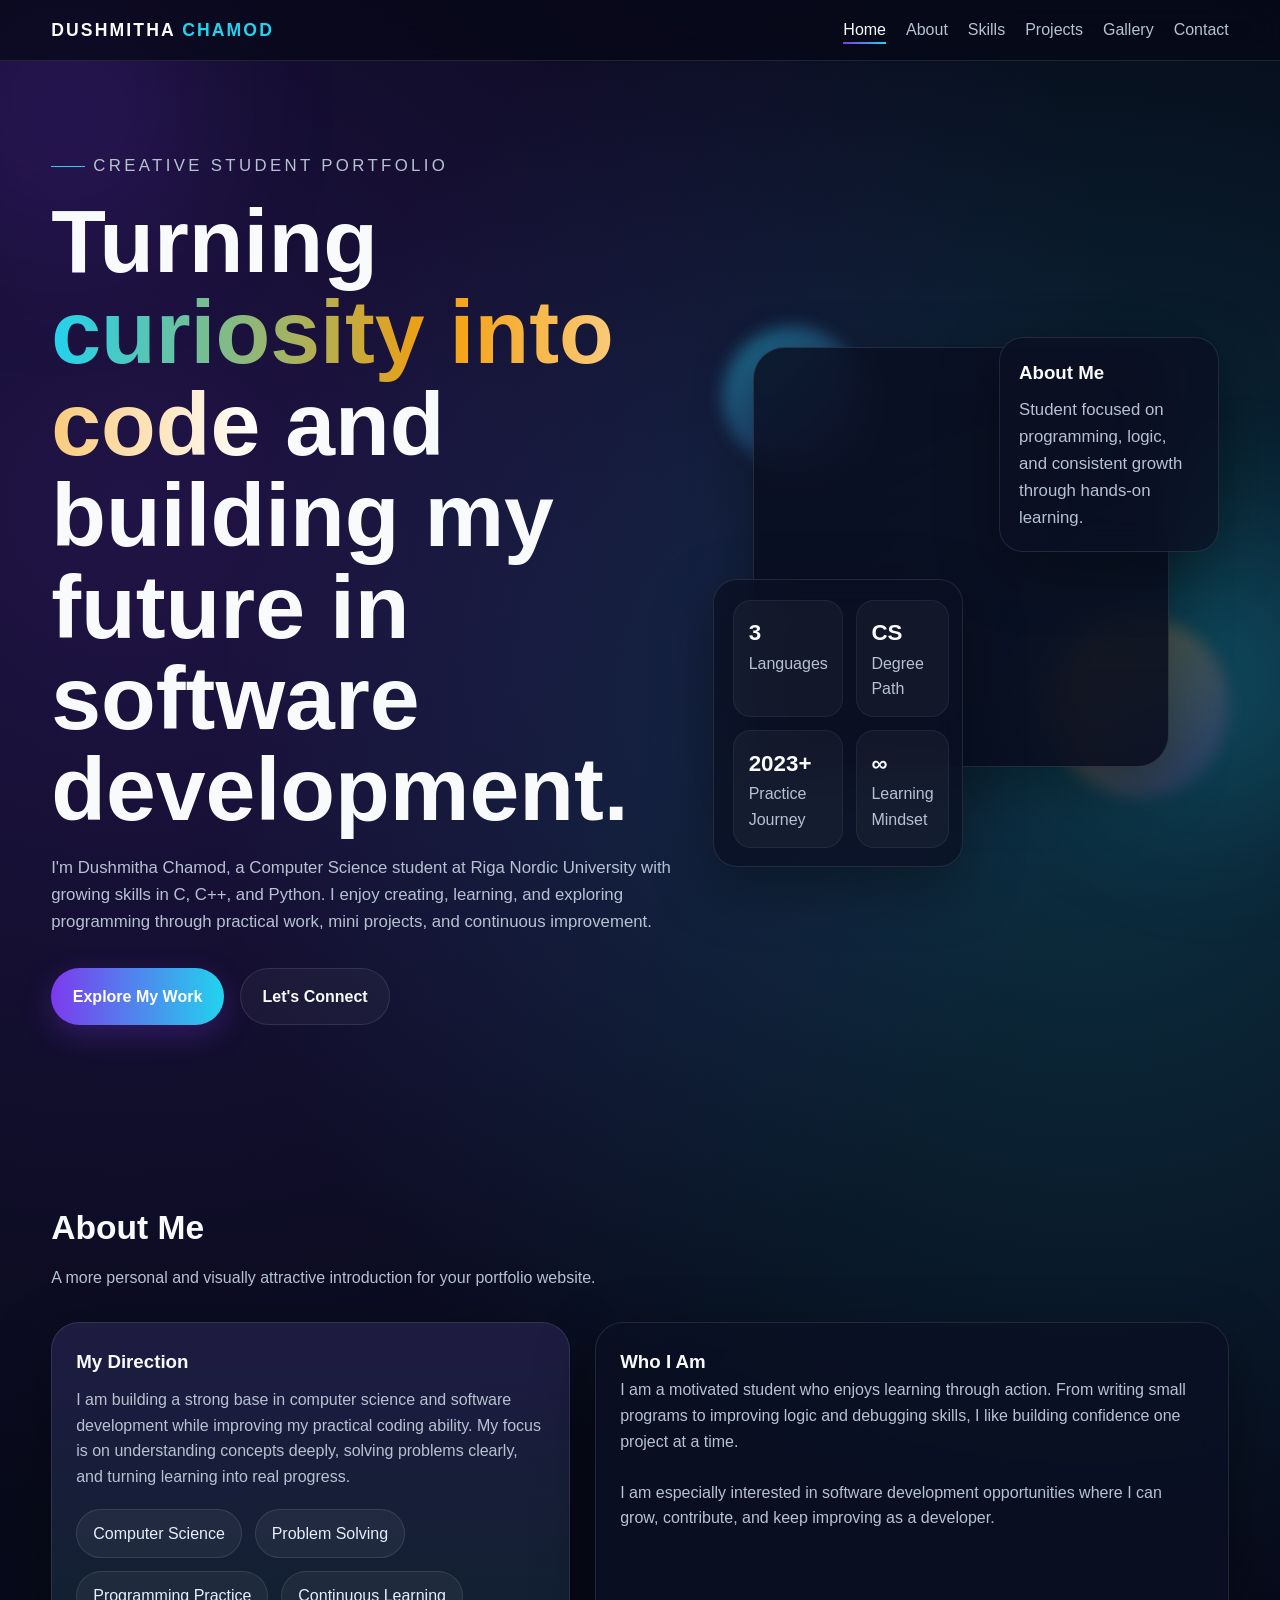
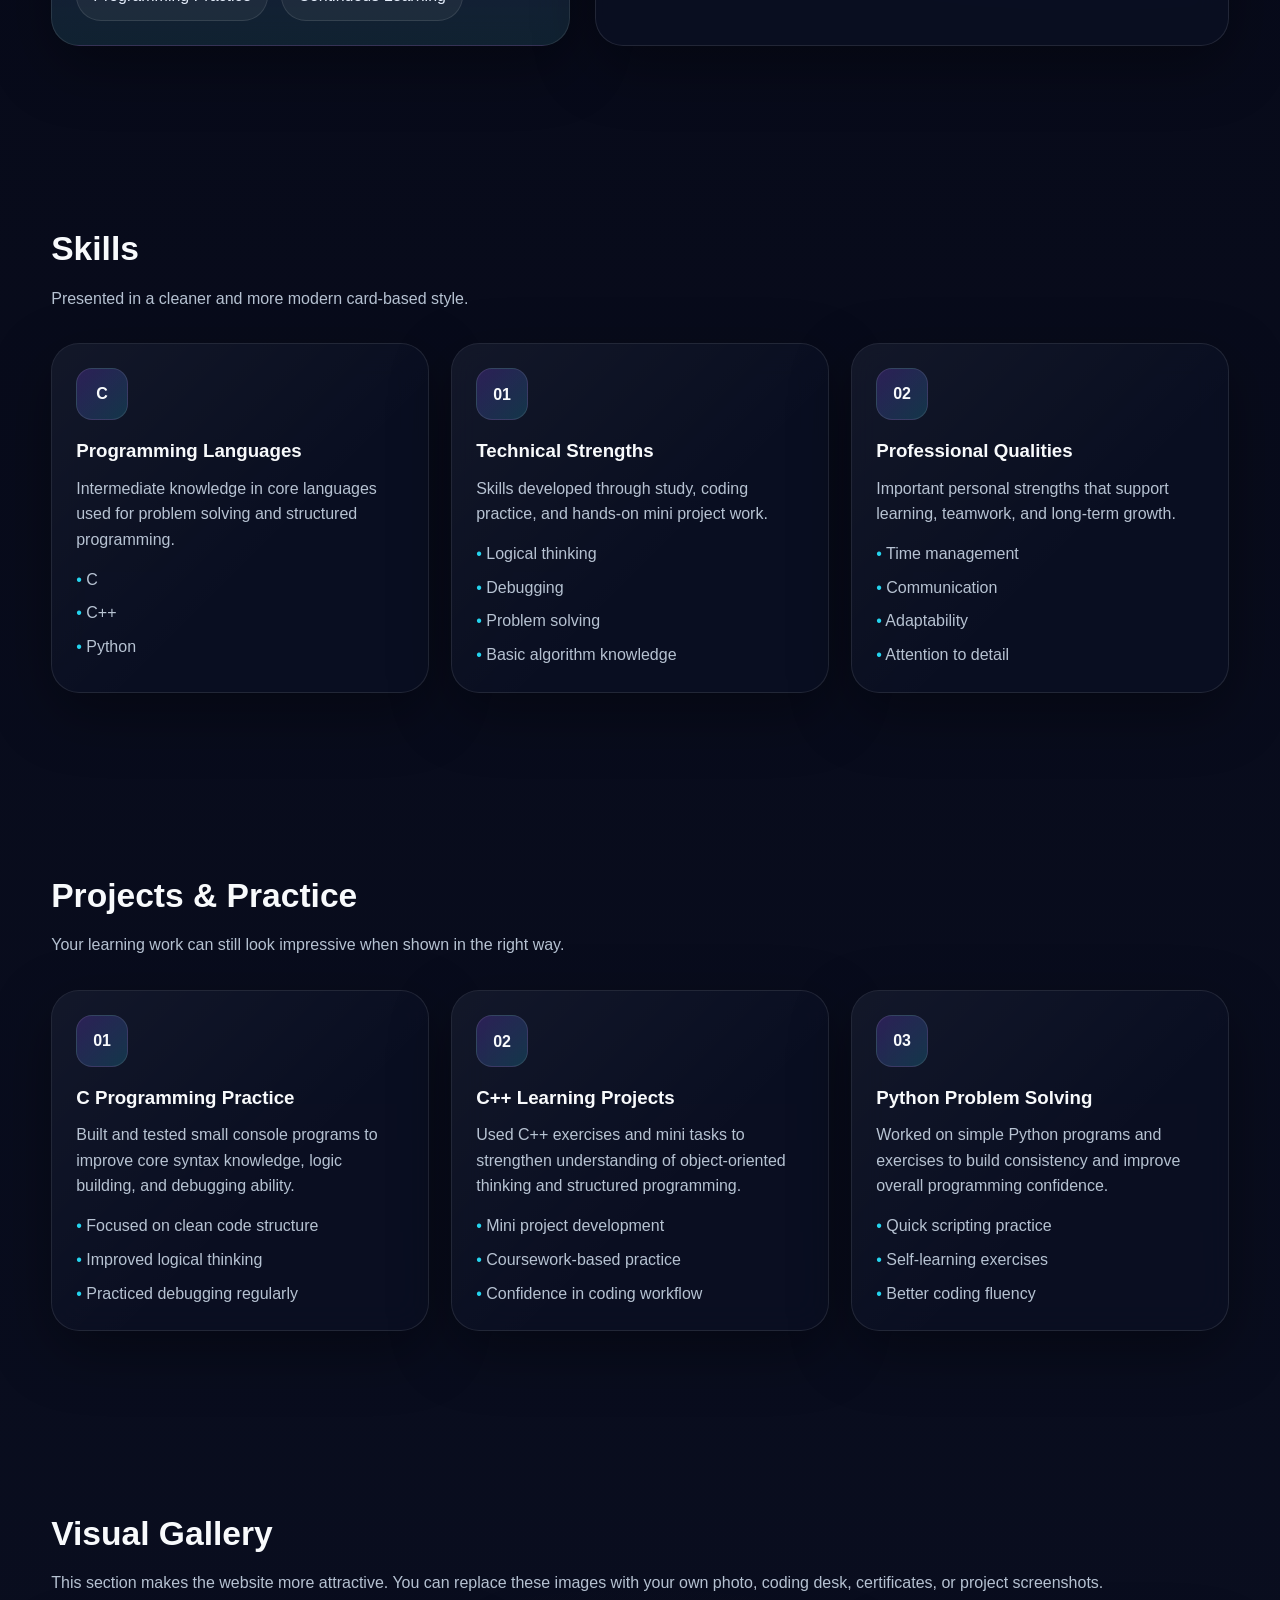
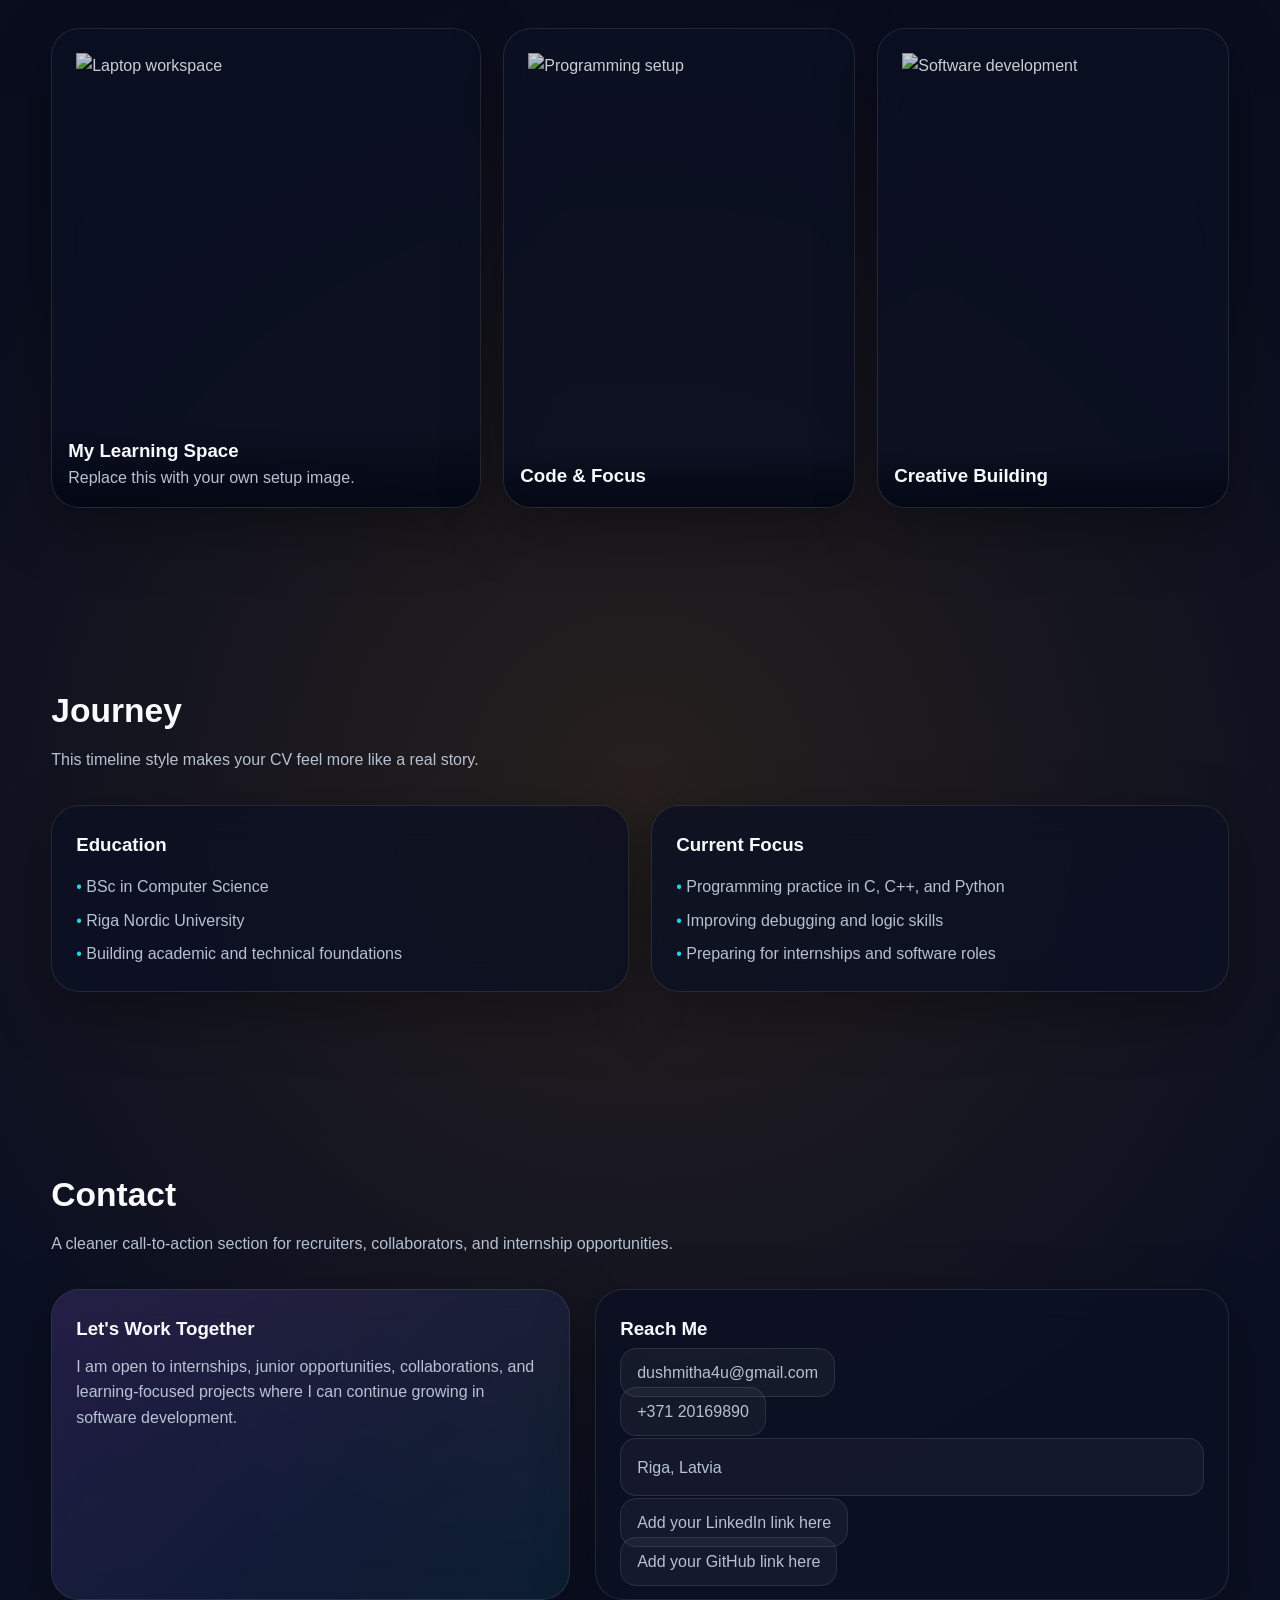
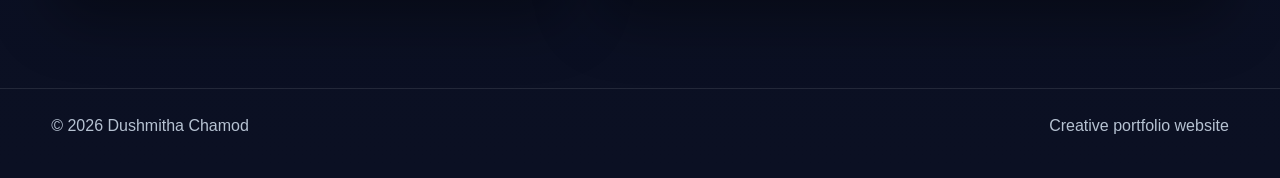
==== sample.html @ ed8ba353 "Add files via upload" ====
<!DOCTYPE html>
<html lang="en">
  <head>
    <meta charset="UTF-8" />
    <meta name="viewport" content="width=device-width, initial-scale=1.0" />
    <title>Dushmitha Chamod | Creative Portfolio</title>
    <style>
      :root {
        --bg: #060816;
        --bg-2: #0b1023;
        --panel: rgba(11, 16, 35, 0.78);
        --panel-strong: rgba(17, 24, 39, 0.92);
        --text: #f8fafc;
        --muted: #b6c2d2;
        --accent: #7c3aed;
        --accent-2: #22d3ee;
        --accent-3: #f59e0b;
        --border: rgba(255, 255, 255, 0.1);
        --shadow: 0 20px 60px rgba(0, 0, 0, 0.35);
        --max-width: 1180px;
      }

      * {
        box-sizing: border-box;
        margin: 0;
        padding: 0;
      }

      html {
        scroll-behavior: smooth;
      }

      body {
        font-family: Arial, sans-serif;
        color: var(--text);
        line-height: 1.6;
        background:
          radial-gradient(circle at 10% 10%, rgba(124, 58, 237, 0.22), transparent 22%),
          radial-gradient(circle at 85% 15%, rgba(34, 211, 238, 0.2), transparent 20%),
          radial-gradient(circle at 50% 80%, rgba(245, 158, 11, 0.12), transparent 20%),
          linear-gradient(180deg, var(--bg) 0%, var(--bg-2) 100%);
        overflow-x: hidden;
      }

      body::before,
      body::after {
        content: "";
        position: fixed;
        width: 280px;
        height: 280px;
        border-radius: 50%;
        filter: blur(80px);
        opacity: 0.18;
        z-index: -1;
      }

      body::before {
        background: var(--accent);
        top: -40px;
        left: -80px;
      }

      body::after {
        background: var(--accent-2);
        right: -80px;
        bottom: 10%;
      }

      a {
        color: inherit;
        text-decoration: none;
      }

      img {
        max-width: 100%;
        display: block;
      }

      .container {
        width: min(92%, var(--max-width));
        margin: 0 auto;
      }

      header {
        position: sticky;
        top: 0;
        z-index: 1000;
        backdrop-filter: blur(18px);
        background: rgba(6, 8, 22, 0.7);
        border-bottom: 1px solid var(--border);
      }

      .nav {
        display: flex;
        justify-content: space-between;
        align-items: center;
        padding: 1rem 0;
      }

      .logo {
        font-size: 1.1rem;
        font-weight: 700;
        letter-spacing: 0.12em;
      }

      .logo span {
        color: var(--accent-2);
      }

      .nav-links {
        list-style: none;
        display: flex;
        gap: 1.25rem;
      }

      .nav-links a {
        color: var(--muted);
        transition: 0.25s ease;
        position: relative;
      }

      .nav-links a::after {
        content: "";
        position: absolute;
        left: 0;
        bottom: -6px;
        width: 100%;
        height: 2px;
        background: linear-gradient(90deg, var(--accent), var(--accent-2));
        transform: scaleX(0);
        transform-origin: left;
        transition: transform 0.25s ease;
      }

      .nav-links a:hover,
      .nav-links a.active {
        color: var(--text);
      }

      .nav-links a:hover::after,
      .nav-links a.active::after {
        transform: scaleX(1);
      }

      .menu-toggle {
        display: none;
        background: transparent;
        color: var(--text);
        border: 1px solid var(--border);
        padding: 0.65rem 0.95rem;
        border-radius: 12px;
        cursor: pointer;
      }

      section {
        padding: 5.5rem 0;
      }

      .hero {
        min-height: 100vh;
        display: flex;
        align-items: center;
        position: relative;
      }

      .hero-grid {
        display: grid;
        grid-template-columns: 1.1fr 0.9fr;
        gap: 2rem;
        align-items: center;
      }

      .eyebrow {
        display: inline-flex;
        align-items: center;
        gap: 0.5rem;
        color: var(--accent-2);
        text-transform: uppercase;
        letter-spacing: 0.2em;
        font-size: 0.78rem;
        margin-bottom: 1rem;
      }

      .eyebrow::before {
        content: "";
        width: 34px;
        height: 1px;
        background: var(--accent-2);
      }

      .hero h1 {
        font-size: clamp(2.6rem, 7vw, 5.6rem);
        line-height: 1.02;
        margin-bottom: 1.2rem;
        max-width: 760px;
      }

      .gradient-text {
        background: linear-gradient(90deg, var(--accent-2), var(--accent-3), #fff);
        -webkit-background-clip: text;
        -webkit-text-fill-color: transparent;
      }

      .hero p,
      .section-text,
      .card p,
      .contact-line,
      .stat-label,
      .footer-text {
        color: var(--muted);
      }

      .hero p {
        font-size: 1.05rem;
        max-width: 640px;
      }

      .hero-buttons {
        display: flex;
        flex-wrap: wrap;
        gap: 1rem;
        margin-top: 2rem;
      }

      .btn {
        display: inline-flex;
        align-items: center;
        justify-content: center;
        padding: 0.95rem 1.35rem;
        border-radius: 999px;
        font-weight: 700;
        transition: 0.25s ease;
      }

      .btn:hover {
        transform: translateY(-2px);
      }

      .btn-primary {
        background: linear-gradient(90deg, var(--accent), var(--accent-2));
        color: white;
        box-shadow: 0 10px 30px rgba(124, 58, 237, 0.28);
      }

      .btn-secondary {
        border: 1px solid var(--border);
        background: rgba(255, 255, 255, 0.04);
      }

      .hero-visual {
        position: relative;
        min-height: 560px;
      }

      .blob {
        position: absolute;
        border-radius: 50%;
        filter: blur(8px);
      }

      .blob.one {
        width: 140px;
        height: 140px;
        top: 20px;
        left: 10px;
        background: linear-gradient(135deg, rgba(34, 211, 238, 0.45), rgba(124, 58, 237, 0.2));
      }

      .blob.two {
        width: 180px;
        height: 180px;
        right: 0;
        bottom: 70px;
        background: linear-gradient(135deg, rgba(245, 158, 11, 0.35), rgba(124, 58, 237, 0.18));
      }

      .hero-card,
      .card {
        background: var(--panel);
        border: 1px solid var(--border);
        box-shadow: var(--shadow);
        backdrop-filter: blur(16px);
      }

      .hero-card {
        position: absolute;
        border-radius: 32px;
        overflow: hidden;
      }

      .hero-photo {
        inset: 40px 60px 100px 40px;
      }

      .hero-photo img,
      .gallery-card img {
        width: 100%;
        height: 100%;
        object-fit: cover;
      }

      .hero-photo-placeholder {
        width: 100%;
        height: 100%;
        background:
          linear-gradient(rgba(6, 8, 22, 0.18), rgba(6, 8, 22, 0.4)),
          url('https://images.unsplash.com/photo-1515879218367-8466d910aaa4?auto=format&fit=crop&w=900&q=80') center/cover;
      }

      .floating-card {
        border-radius: 24px;
        padding: 1.2rem;
      }

      .intro-badge {
        position: absolute;
        right: 10px;
        top: 30px;
        width: 220px;
      }

      .intro-badge h3,
      .spotlight-card h3,
      .project-card h3,
      .skill-card h3,
      .timeline-card h3,
      .contact-card h3 {
        margin-bottom: 0.6rem;
      }

      .mini-stats {
        position: absolute;
        left: 0;
        bottom: 0;
        width: 250px;
      }

      .stats-grid {
        display: grid;
        grid-template-columns: repeat(2, 1fr);
        gap: 0.8rem;
      }

      .stat {
        padding: 0.9rem;
        border-radius: 18px;
        background: rgba(255, 255, 255, 0.04);
        border: 1px solid rgba(255, 255, 255, 0.06);
      }

      .stat-value {
        font-size: 1.4rem;
        font-weight: 700;
      }

      .section-head {
        display: flex;
        justify-content: space-between;
        align-items: end;
        gap: 1rem;
        margin-bottom: 2rem;
      }

      .section-title {
        font-size: 2.1rem;
        margin-bottom: 0.6rem;
      }

      .about-layout,
      .contact-layout {
        display: grid;
        grid-template-columns: 0.9fr 1.1fr;
        gap: 1.6rem;
      }

      .card {
        border-radius: 28px;
        padding: 1.5rem;
      }

      .spotlight-card {
        min-height: 100%;
        background:
          linear-gradient(180deg, rgba(124, 58, 237, 0.14), rgba(34, 211, 238, 0.06)),
          var(--panel-strong);
      }

      .tag-list,
      .contact-list,
      .project-list,
      .timeline-list {
        list-style: none;
      }

      .tag-list {
        display: flex;
        gap: 0.8rem;
        flex-wrap: wrap;
        margin-top: 1.2rem;
      }

      .tag-list li {
        padding: 0.7rem 1rem;
        border-radius: 999px;
        background: rgba(255, 255, 255, 0.05);
        border: 1px solid var(--border);
        color: #e5eefc;
      }

      .skills-grid,
      .projects-grid,
      .gallery-grid,
      .timeline-grid {
        display: grid;
        gap: 1.4rem;
      }

      .skills-grid {
        grid-template-columns: repeat(3, 1fr);
      }

      .projects-grid {
        grid-template-columns: repeat(3, 1fr);
      }

      .gallery-grid {
        grid-template-columns: 1.1fr 0.9fr 0.9fr;
      }

      .timeline-grid {
        grid-template-columns: repeat(2, 1fr);
      }

      .skill-card,
      .project-card,
      .gallery-card,
      .timeline-card,
      .contact-card {
        position: relative;
        overflow: hidden;
      }

      .skill-card::before,
      .project-card::before,
      .contact-card::before {
        content: "";
        position: absolute;
        inset: 0;
        background: linear-gradient(135deg, rgba(255, 255, 255, 0.04), transparent 60%);
        pointer-events: none;
      }

      .skill-icon,
      .project-number {
        width: 52px;
        height: 52px;
        border-radius: 16px;
        display: grid;
        place-items: center;
        margin-bottom: 1rem;
        background: linear-gradient(135deg, rgba(124, 58, 237, 0.24), rgba(34, 211, 238, 0.18));
        border: 1px solid var(--border);
        font-weight: 700;
      }

      .project-list,
      .timeline-list {
        display: grid;
        gap: 0.5rem;
        margin-top: 0.9rem;
        color: var(--muted);
      }

      .project-list li::before,
      .timeline-list li::before {
        content: '• ';
        color: var(--accent-2);
      }

      .gallery-card {
        min-height: 230px;
      }

      .gallery-card.large {
        min-height: 480px;
      }

      .gallery-card img {
        height: 100%;
        filter: brightness(0.82);
        transition: transform 0.4s ease;
      }

      .gallery-card:hover img {
        transform: scale(1.05);
      }

      .gallery-overlay {
        position: absolute;
        inset: auto 0 0 0;
        padding: 1rem;
        background: linear-gradient(180deg, transparent, rgba(3, 7, 18, 0.82));
      }

      .contact-card {
        background: linear-gradient(145deg, rgba(124, 58, 237, 0.14), rgba(34, 211, 238, 0.08));
      }

      .contact-list {
        display: grid;
        gap: 0.85rem;
        margin-top: 1rem;
      }

      .contact-line {
        padding: 0.95rem 1rem;
        border-radius: 16px;
        background: rgba(255, 255, 255, 0.04);
        border: 1px solid var(--border);
      }

      footer {
        border-top: 1px solid var(--border);
        padding: 1.5rem 0 2.5rem;
      }

      .footer-row {
        display: flex;
        justify-content: space-between;
        gap: 1rem;
        flex-wrap: wrap;
      }

      .reveal {
        opacity: 0;
        transform: translateY(30px);
        transition: opacity 0.8s ease, transform 0.8s ease;
      }

      .reveal.show {
        opacity: 1;
        transform: translateY(0);
      }

      @media (max-width: 980px) {
        .hero-grid,
        .about-layout,
        .contact-layout,
        .skills-grid,
        .projects-grid,
        .gallery-grid,
        .timeline-grid {
          grid-template-columns: 1fr;
        }

        .hero-visual {
          min-height: 620px;
        }
      }

      @media (max-width: 700px) {
        .menu-toggle {
          display: inline-block;
        }

        .nav-links {
          position: absolute;
          top: 72px;
          right: 4%;
          width: 220px;
          flex-direction: column;
          padding: 1rem;
          border-radius: 16px;
          background: #0b1023;
          border: 1px solid var(--border);
          display: none;
        }

        .nav-links.open {
          display: flex;
        }

        .hero-photo {
          inset: 70px 16px 135px 16px;
        }

        .intro-badge {
          right: 8px;
          top: 10px;
          width: 180px;
        }

        .mini-stats {
          left: 8px;
          right: 8px;
          width: auto;
        }

        .section-head {
          flex-direction: column;
          align-items: start;
        }
      }
    </style>
  </head>
  <body>
    <header>
      <div class="container nav">
        <a href="#home" class="logo">DUSHMITHA <span>CHAMOD</span></a>
        <button class="menu-toggle" id="menuToggle">Menu</button>
        <ul class="nav-links" id="navLinks">
          <li><a href="#home">Home</a></li>
          <li><a href="#about">About</a></li>
          <li><a href="#skills">Skills</a></li>
          <li><a href="#projects">Projects</a></li>
          <li><a href="#gallery">Gallery</a></li>
          <li><a href="#contact">Contact</a></li>
        </ul>
      </div>
    </header>

    <main>
      <section class="hero" id="home">
        <div class="container hero-grid">
          <div class="reveal">
            <p class="eyebrow">Creative Student Portfolio</p>
            <h1>Turning <span class="gradient-text">curiosity into code</span> and building my future in software development.</h1>
            <p>
              I'm Dushmitha Chamod, a Computer Science student at Riga Nordic University with growing skills in C, C++, and Python. I enjoy creating, learning, and exploring programming through practical work, mini projects, and continuous improvement.
            </p>
            <div class="hero-buttons">
              <a href="#projects" class="btn btn-primary">Explore My Work</a>
              <a href="#contact" class="btn btn-secondary">Let's Connect</a>
            </div>
          </div>

          <div class="hero-visual reveal">
            <div class="blob one"></div>
            <div class="blob two"></div>

            <div class="hero-card hero-photo">
              <div class="hero-photo-placeholder"></div>
            </div>

            <div class="hero-card floating-card intro-badge">
              <h3>About Me</h3>
              <p>Student focused on programming, logic, and consistent growth through hands-on learning.</p>
            </div>

            <div class="hero-card floating-card mini-stats">
              <div class="stats-grid">
                <div class="stat">
                  <div class="stat-value">3</div>
                  <div class="stat-label">Languages</div>
                </div>
                <div class="stat">
                  <div class="stat-value">CS</div>
                  <div class="stat-label">Degree Path</div>
                </div>
                <div class="stat">
                  <div class="stat-value">2023+</div>
                  <div class="stat-label">Practice Journey</div>
                </div>
                <div class="stat">
                  <div class="stat-value">∞</div>
                  <div class="stat-label">Learning Mindset</div>
                </div>
              </div>
            </div>
          </div>
        </div>
      </section>

      <section id="about">
        <div class="container">
          <div class="section-head reveal">
            <div>
              <h2 class="section-title">About Me</h2>
              <p class="section-text">A more personal and visually attractive introduction for your portfolio website.</p>
            </div>
          </div>

          <div class="about-layout">
            <div class="card spotlight-card reveal">
              <h3>My Direction</h3>
              <p>
                I am building a strong base in computer science and software development while improving my practical coding ability. My focus is on understanding concepts deeply, solving problems clearly, and turning learning into real progress.
              </p>
              <ul class="tag-list">
                <li>Computer Science</li>
                <li>Problem Solving</li>
                <li>Programming Practice</li>
                <li>Continuous Learning</li>
              </ul>
            </div>

            <div class="card reveal">
              <h3>Who I Am</h3>
              <p>
                I am a motivated student who enjoys learning through action. From writing small programs to improving logic and debugging skills, I like building confidence one project at a time.
              </p>
              <br />
              <p>
                I am especially interested in software development opportunities where I can grow, contribute, and keep improving as a developer.
              </p>
            </div>
          </div>
        </div>
      </section>

      <section id="skills">
        <div class="container">
          <div class="section-head reveal">
            <div>
              <h2 class="section-title">Skills</h2>
              <p class="section-text">Presented in a cleaner and more modern card-based style.</p>
            </div>
          </div>

          <div class="skills-grid">
            <article class="card skill-card reveal">
              <div class="skill-icon">C</div>
              <h3>Programming Languages</h3>
              <p>Intermediate knowledge in core languages used for problem solving and structured programming.</p>
              <ul class="project-list">
                <li>C</li>
                <li>C++</li>
                <li>Python</li>
              </ul>
            </article>

            <article class="card skill-card reveal">
              <div class="skill-icon">01</div>
              <h3>Technical Strengths</h3>
              <p>Skills developed through study, coding practice, and hands-on mini project work.</p>
              <ul class="project-list">
                <li>Logical thinking</li>
                <li>Debugging</li>
                <li>Problem solving</li>
                <li>Basic algorithm knowledge</li>
              </ul>
            </article>

            <article class="card skill-card reveal">
              <div class="skill-icon">02</div>
              <h3>Professional Qualities</h3>
              <p>Important personal strengths that support learning, teamwork, and long-term growth.</p>
              <ul class="project-list">
                <li>Time management</li>
                <li>Communication</li>
                <li>Adaptability</li>
                <li>Attention to detail</li>
              </ul>
            </article>
          </div>
        </div>
      </section>

      <section id="projects">
        <div class="container">
          <div class="section-head reveal">
            <div>
              <h2 class="section-title">Projects & Practice</h2>
              <p class="section-text">Your learning work can still look impressive when shown in the right way.</p>
            </div>
          </div>

          <div class="projects-grid">
            <article class="card project-card reveal">
              <div class="project-number">01</div>
              <h3>C Programming Practice</h3>
              <p>Built and tested small console programs to improve core syntax knowledge, logic building, and debugging ability.</p>
              <ul class="project-list">
                <li>Focused on clean code structure</li>
                <li>Improved logical thinking</li>
                <li>Practiced debugging regularly</li>
              </ul>
            </article>

            <article class="card project-card reveal">
              <div class="project-number">02</div>
              <h3>C++ Learning Projects</h3>
              <p>Used C++ exercises and mini tasks to strengthen understanding of object-oriented thinking and structured programming.</p>
              <ul class="project-list">
                <li>Mini project development</li>
                <li>Coursework-based practice</li>
                <li>Confidence in coding workflow</li>
              </ul>
            </article>

            <article class="card project-card reveal">
              <div class="project-number">03</div>
              <h3>Python Problem Solving</h3>
              <p>Worked on simple Python programs and exercises to build consistency and improve overall programming confidence.</p>
              <ul class="project-list">
                <li>Quick scripting practice</li>
                <li>Self-learning exercises</li>
                <li>Better coding fluency</li>
              </ul>
            </article>
          </div>
        </div>
      </section>

      <section id="gallery">
        <div class="container">
          <div class="section-head reveal">
            <div>
              <h2 class="section-title">Visual Gallery</h2>
              <p class="section-text">This section makes the website more attractive. You can replace these images with your own photo, coding desk, certificates, or project screenshots.</p>
            </div>
          </div>

          <div class="gallery-grid">
            <article class="card gallery-card large reveal">
              <img src="https://images.unsplash.com/photo-1516321318423-f06f85e504b3?auto=format&fit=crop&w=900&q=80" alt="Laptop workspace" />
              <div class="gallery-overlay">
                <h3>My Learning Space</h3>
                <p>Replace this with your own setup image.</p>
              </div>
            </article>

            <article class="card gallery-card reveal">
              <img src="https://images.unsplash.com/photo-1517694712202-14dd9538aa97?auto=format&fit=crop&w=900&q=80" alt="Programming setup" />
              <div class="gallery-overlay">
                <h3>Code & Focus</h3>
              </div>
            </article>

            <article class="card gallery-card reveal">
              <img src="https://images.unsplash.com/photo-1498050108023-c5249f4df085?auto=format&fit=crop&w=900&q=80" alt="Software development" />
              <div class="gallery-overlay">
                <h3>Creative Building</h3>
              </div>
            </article>
          </div>
        </div>
      </section>

      <section>
        <div class="container">
          <div class="section-head reveal">
            <div>
              <h2 class="section-title">Journey</h2>
              <p class="section-text">This timeline style makes your CV feel more like a real story.</p>
            </div>
          </div>

          <div class="timeline-grid">
            <article class="card timeline-card reveal">
              <h3>Education</h3>
              <ul class="timeline-list">
                <li>BSc in Computer Science</li>
                <li>Riga Nordic University</li>
                <li>Building academic and technical foundations</li>
              </ul>
            </article>

            <article class="card timeline-card reveal">
              <h3>Current Focus</h3>
              <ul class="timeline-list">
                <li>Programming practice in C, C++, and Python</li>
                <li>Improving debugging and logic skills</li>
                <li>Preparing for internships and software roles</li>
              </ul>
            </article>
          </div>
        </div>
      </section>

      <section id="contact">
        <div class="container">
          <div class="section-head reveal">
            <div>
              <h2 class="section-title">Contact</h2>
              <p class="section-text">A cleaner call-to-action section for recruiters, collaborators, and internship opportunities.</p>
            </div>
          </div>

          <div class="contact-layout">
            <div class="card contact-card reveal">
              <h3>Let's Work Together</h3>
              <p>
                I am open to internships, junior opportunities, collaborations, and learning-focused projects where I can continue growing in software development.
              </p>
            </div>

            <div class="card reveal">
              <h3>Reach Me</h3>
              <ul class="contact-list">
                <li><a class="contact-line" href="mailto:dushmitha4u@gmail.com">dushmitha4u@gmail.com</a></li>
                <li><a class="contact-line" href="tel:+37120169890">+371 20169890</a></li>
                <li><div class="contact-line">Riga, Latvia</div></li>
                <li><a class="contact-line" href="#">Add your LinkedIn link here</a></li>
                <li><a class="contact-line" href="#">Add your GitHub link here</a></li>
              </ul>
            </div>
          </div>
        </div>
      </section>
    </main>

    <footer>
      <div class="container footer-row">
        <p class="footer-text">© <span id="year"></span> Dushmitha Chamod</p>
        <p class="footer-text">Creative portfolio website</p>
      </div>
    </footer>

    <script>
      const menuToggle = document.getElementById('menuToggle');
      const navLinks = document.getElementById('navLinks');
      const navAnchors = document.querySelectorAll('.nav-links a');
      const revealItems = document.querySelectorAll('.reveal');
      const sections = document.querySelectorAll('section[id]');

      menuToggle.addEventListener('click', () => {
        navLinks.classList.toggle('open');
      });

      navAnchors.forEach((link) => {
        link.addEventListener('click', () => {
          navLinks.classList.remove('open');
        });
      });

      const revealOnScroll = () => {
        revealItems.forEach((item) => {
          const top = item.getBoundingClientRect().top;
          const windowHeight = window.innerHeight;
          if (top < windowHeight - 70) {
            item.classList.add('show');
          }
        });
      };

      const setActiveLink = () => {
        let current = '';
        sections.forEach((section) => {
          const sectionTop = section.offsetTop - 140;
          const sectionHeight = section.offsetHeight;
          if (pageYOffset >= sectionTop && pageYOffset < sectionTop + sectionHeight) {
            current = section.getAttribute('id');
          }
        });

        navAnchors.forEach((link) => {
          link.classList.remove('active');
          if (link.getAttribute('href') === `#${current}`) {
            link.classList.add('active');
          }
        });
      };

      document.getElementById('year').textContent = new Date().getFullYear();

      window.addEventListener('scroll', () => {
        revealOnScroll();
        setActiveLink();
      });

      revealOnScroll();
      setActiveLink();
    </script>
  </body>
</html>
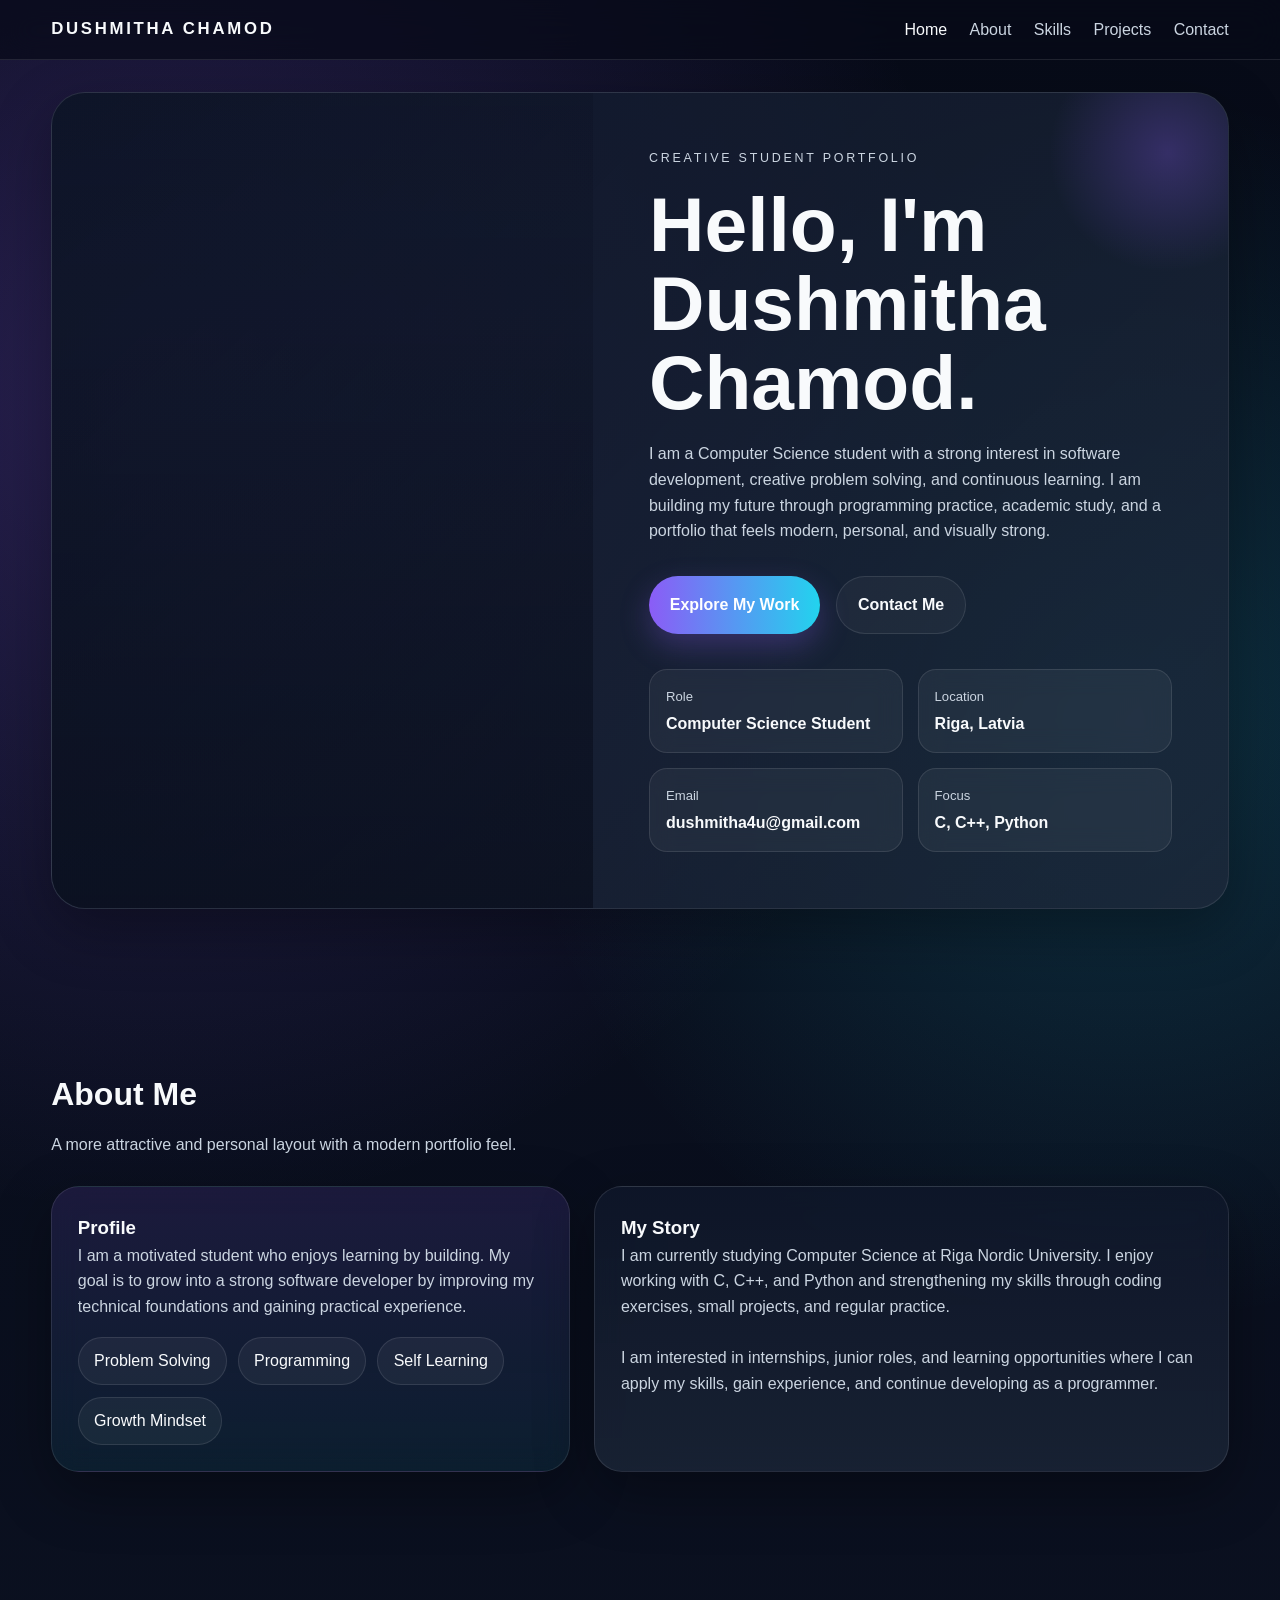
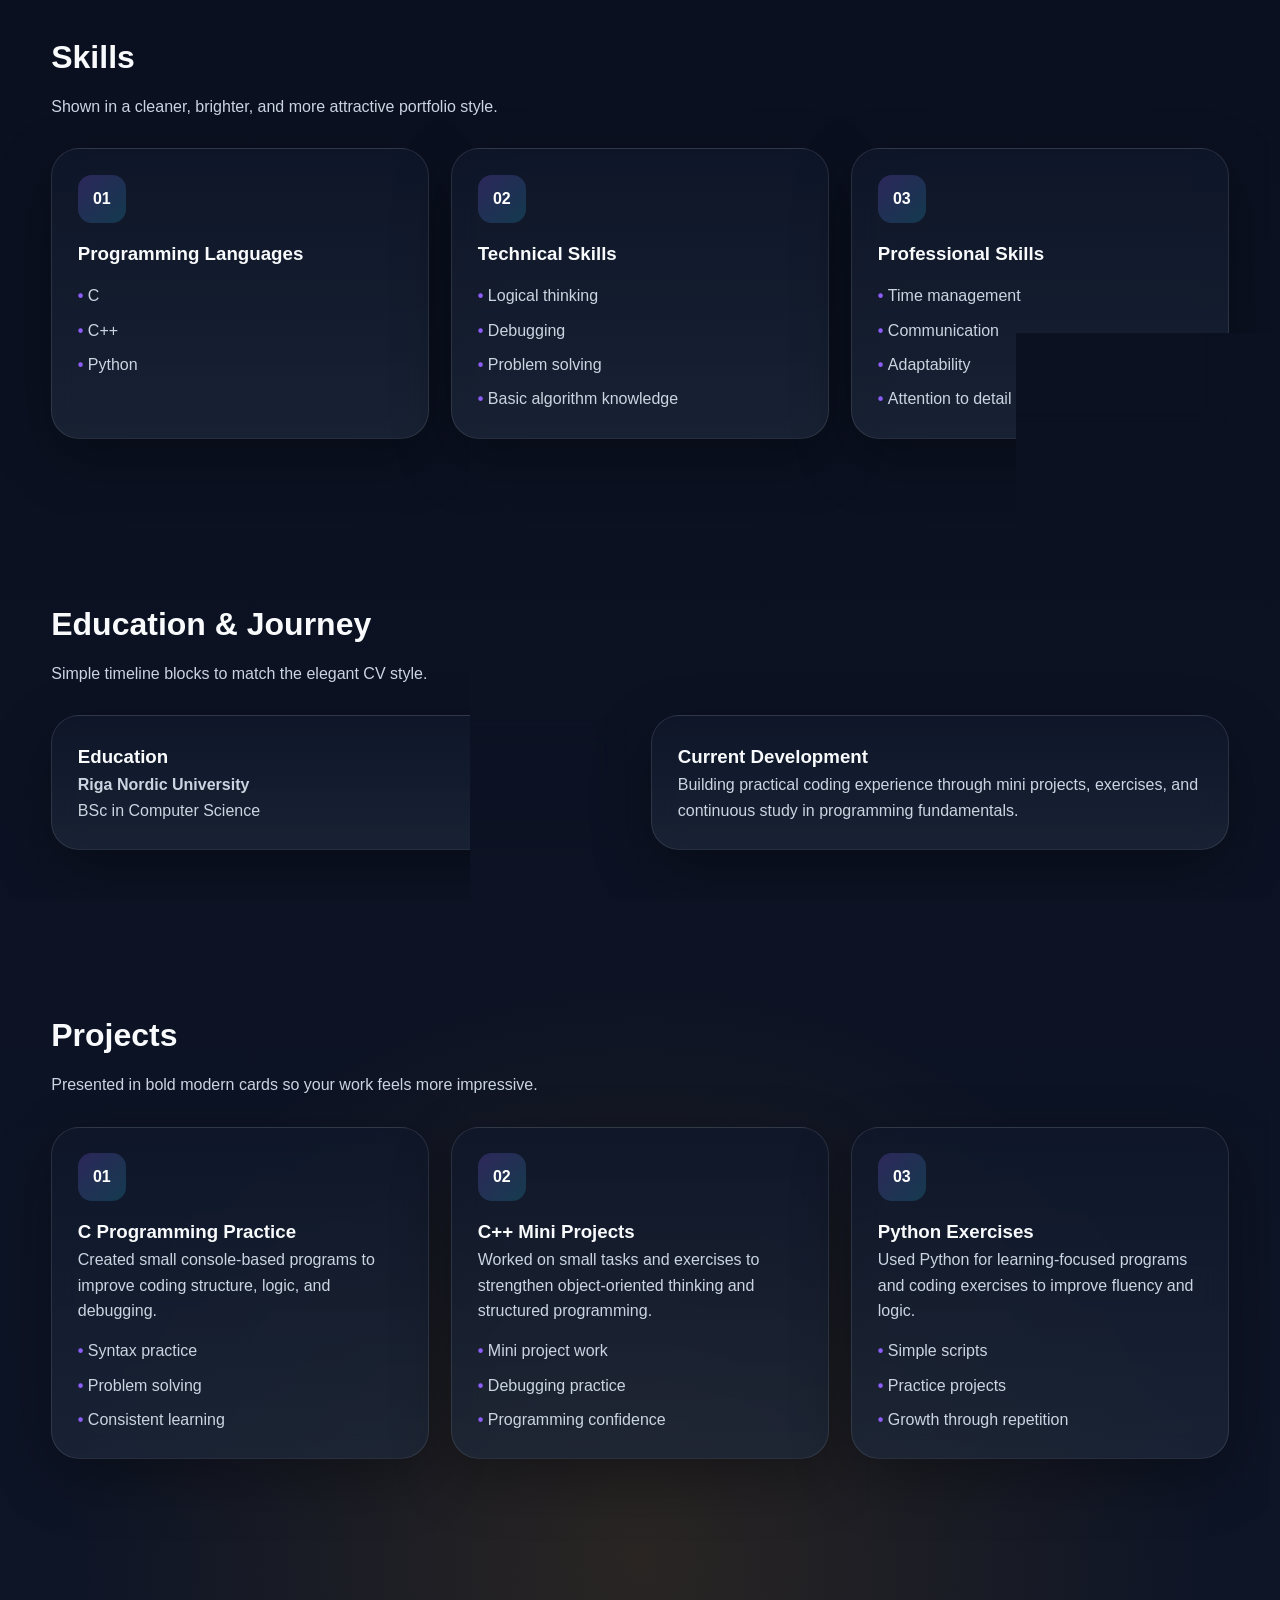
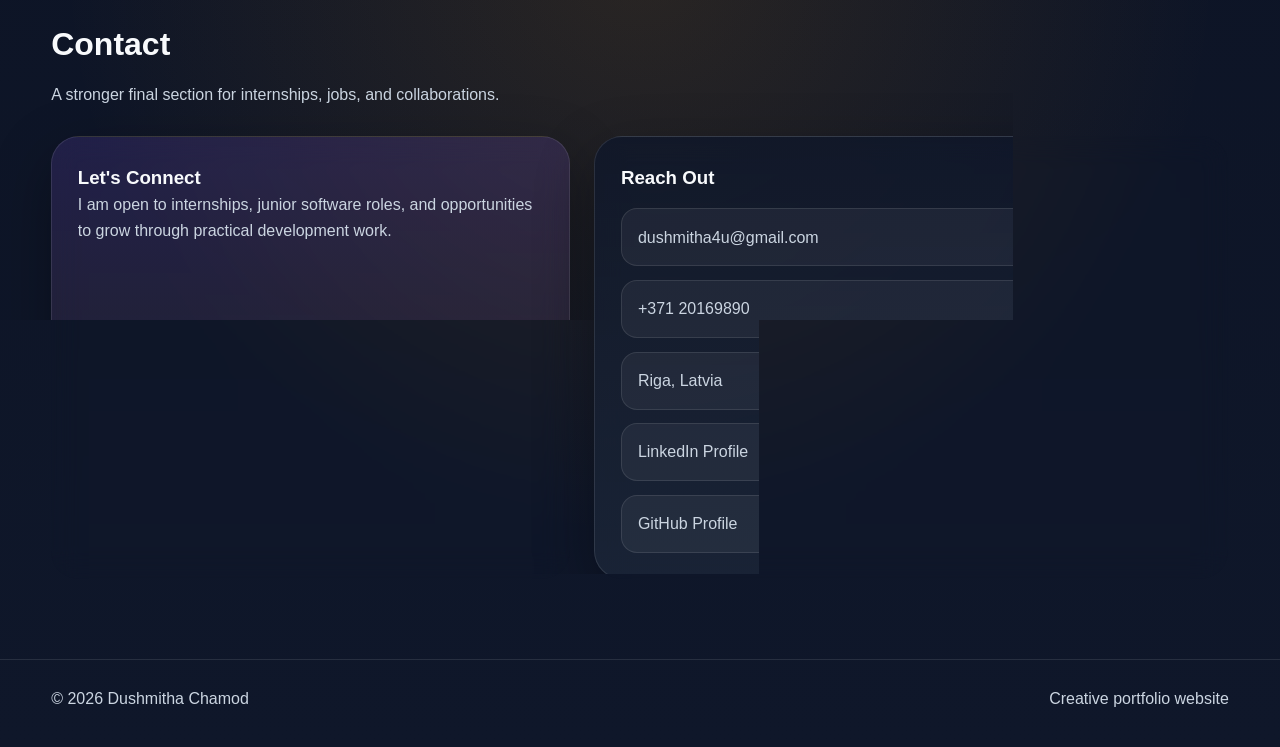
==== commit a4bcb538: "Update print statement from 'Hello' to 'Goodbye'" ====
--- a/sample.html
+++ b/sample.html
@@ -6,17 +6,17 @@
     <title>Dushmitha Chamod | Creative Portfolio</title>
     <style>
       :root {
-        --bg: #060816;
-        --bg-2: #0b1023;
-        --panel: rgba(11, 16, 35, 0.78);
-        --panel-strong: rgba(17, 24, 39, 0.92);
+        --bg: #070b18;
+        --bg-soft: #0f172a;
+        --panel: rgba(15, 23, 42, 0.78);
+        --panel-2: rgba(30, 41, 59, 0.72);
         --text: #f8fafc;
-        --muted: #b6c2d2;
-        --accent: #7c3aed;
+        --muted: #cbd5e1;
+        --accent: #8b5cf6;
         --accent-2: #22d3ee;
         --accent-3: #f59e0b;
         --border: rgba(255, 255, 255, 0.1);
-        --shadow: 0 20px 60px rgba(0, 0, 0, 0.35);
+        --shadow: 0 20px 60px rgba(0, 0, 0, 0.32);
         --max-width: 1180px;
       }
 
@@ -32,38 +32,13 @@
 
       body {
         font-family: Arial, sans-serif;
+        background:
+          radial-gradient(circle at 12% 10%, rgba(139, 92, 246, 0.25), transparent 22%),
+          radial-gradient(circle at 88% 18%, rgba(34, 211, 238, 0.18), transparent 18%),
+          radial-gradient(circle at 50% 80%, rgba(245, 158, 11, 0.12), transparent 18%),
+          linear-gradient(180deg, var(--bg) 0%, var(--bg-soft) 100%);
         color: var(--text);
         line-height: 1.6;
-        background:
-          radial-gradient(circle at 10% 10%, rgba(124, 58, 237, 0.22), transparent 22%),
-          radial-gradient(circle at 85% 15%, rgba(34, 211, 238, 0.2), transparent 20%),
-          radial-gradient(circle at 50% 80%, rgba(245, 158, 11, 0.12), transparent 20%),
-          linear-gradient(180deg, var(--bg) 0%, var(--bg-2) 100%);
-        overflow-x: hidden;
-      }
-
-      body::before,
-      body::after {
-        content: "";
-        position: fixed;
-        width: 280px;
-        height: 280px;
-        border-radius: 50%;
-        filter: blur(80px);
-        opacity: 0.18;
-        z-index: -1;
-      }
-
-      body::before {
-        background: var(--accent);
-        top: -40px;
-        left: -80px;
-      }
-
-      body::after {
-        background: var(--accent-2);
-        right: -80px;
-        bottom: 10%;
       }
 
       a {
@@ -85,8 +60,8 @@
         position: sticky;
         top: 0;
         z-index: 1000;
-        backdrop-filter: blur(18px);
-        background: rgba(6, 8, 22, 0.7);
+        background: rgba(7, 11, 24, 0.72);
+        backdrop-filter: blur(16px);
         border-bottom: 1px solid var(--border);
       }
 
@@ -98,38 +73,20 @@
       }
 
       .logo {
-        font-size: 1.1rem;
+        font-size: 1.05rem;
         font-weight: 700;
-        letter-spacing: 0.12em;
-      }
-
-      .logo span {
-        color: var(--accent-2);
+        letter-spacing: 0.16em;
       }
 
       .nav-links {
         list-style: none;
         display: flex;
-        gap: 1.25rem;
+        gap: 1.4rem;
       }
 
       .nav-links a {
         color: var(--muted);
-        transition: 0.25s ease;
-        position: relative;
-      }
-
-      .nav-links a::after {
-        content: "";
-        position: absolute;
-        left: 0;
-        bottom: -6px;
-        width: 100%;
-        height: 2px;
-        background: linear-gradient(90deg, var(--accent), var(--accent-2));
-        transform: scaleX(0);
-        transform-origin: left;
-        transition: transform 0.25s ease;
+        transition: color 0.25s ease;
       }
 
       .nav-links a:hover,
@@ -137,82 +94,100 @@
         color: var(--text);
       }
 
-      .nav-links a:hover::after,
-      .nav-links a.active::after {
-        transform: scaleX(1);
-      }
-
       .menu-toggle {
         display: none;
+        border: 1px solid var(--border);
         background: transparent;
         color: var(--text);
-        border: 1px solid var(--border);
         padding: 0.65rem 0.95rem;
         border-radius: 12px;
         cursor: pointer;
       }
 
       section {
-        padding: 5.5rem 0;
+        padding: 5rem 0;
       }
 
       .hero {
-        min-height: 100vh;
-        display: flex;
-        align-items: center;
+        padding: 2rem 0 5rem;
+      }
+
+      .hero-shell {
+        background: linear-gradient(135deg, rgba(15, 23, 42, 0.9), rgba(30, 41, 59, 0.75));
+        border: 1px solid var(--border);
+        border-radius: 34px;
+        box-shadow: var(--shadow);
+        overflow: hidden;
         position: relative;
+      }
+
+      .hero-shell::before {
+        content: "";
+        position: absolute;
+        width: 240px;
+        height: 240px;
+        border-radius: 50%;
+        background: radial-gradient(circle, rgba(139, 92, 246, 0.28), transparent 70%);
+        top: -60px;
+        right: -60px;
       }
 
       .hero-grid {
         display: grid;
-        grid-template-columns: 1.1fr 0.9fr;
-        gap: 2rem;
-        align-items: center;
+        grid-template-columns: 0.92fr 1.08fr;
+        min-height: 720px;
+      }
+
+      .hero-image {
+        position: relative;
+        background:
+          linear-gradient(rgba(8, 12, 28, 0.22), rgba(8, 12, 28, 0.34)),
+          url("https://images.unsplash.com/photo-1517694712202-14dd9538aa97?auto=format&fit=crop&w=900&q=80")
+            center/cover;
+        min-height: 520px;
+      }
+
+      .hero-image::after {
+        content: "";
+        position: absolute;
+        inset: 0;
+        background: linear-gradient(180deg, transparent 25%, rgba(3, 7, 18, 0.35) 100%);
+      }
+
+      .hero-content {
+        padding: 3.5rem;
+        display: flex;
+        flex-direction: column;
+        justify-content: center;
+        position: relative;
+        z-index: 1;
       }
 
       .eyebrow {
-        display: inline-flex;
-        align-items: center;
-        gap: 0.5rem;
         color: var(--accent-2);
         text-transform: uppercase;
-        letter-spacing: 0.2em;
+        letter-spacing: 0.22em;
         font-size: 0.78rem;
         margin-bottom: 1rem;
       }
 
-      .eyebrow::before {
-        content: "";
-        width: 34px;
-        height: 1px;
-        background: var(--accent-2);
-      }
-
-      .hero h1 {
-        font-size: clamp(2.6rem, 7vw, 5.6rem);
-        line-height: 1.02;
+      h1 {
+        font-size: clamp(2.8rem, 6vw, 5rem);
+        line-height: 1.03;
         margin-bottom: 1.2rem;
-        max-width: 760px;
-      }
-
-      .gradient-text {
-        background: linear-gradient(90deg, var(--accent-2), var(--accent-3), #fff);
-        -webkit-background-clip: text;
-        -webkit-text-fill-color: transparent;
-      }
-
-      .hero p,
+        max-width: 580px;
+      }
+
+      .hero-content p,
       .section-text,
       .card p,
-      .contact-line,
-      .stat-label,
-      .footer-text {
+      .timeline p,
+      .contact-item,
+      .footer-text,
+      .skill-card p,
+      .project-card p,
+      .contact-card p {
         color: var(--muted);
-      }
-
-      .hero p {
-        font-size: 1.05rem;
-        max-width: 640px;
       }
 
       .hero-buttons {
@@ -226,10 +201,10 @@
         display: inline-flex;
         align-items: center;
         justify-content: center;
-        padding: 0.95rem 1.35rem;
+        padding: 0.95rem 1.3rem;
         border-radius: 999px;
         font-weight: 700;
-        transition: 0.25s ease;
+        transition: transform 0.2s ease, background 0.25s ease;
       }
 
       .btn:hover {
@@ -239,177 +214,100 @@
       .btn-primary {
         background: linear-gradient(90deg, var(--accent), var(--accent-2));
         color: white;
-        box-shadow: 0 10px 30px rgba(124, 58, 237, 0.28);
+        box-shadow: 0 12px 30px rgba(139, 92, 246, 0.28);
+      }
+
+      .btn-primary:hover {
+        background: linear-gradient(90deg, #7c3aed, #06b6d4);
       }
 
       .btn-secondary {
+        background: rgba(255, 255, 255, 0.04);
         border: 1px solid var(--border);
-        background: rgba(255, 255, 255, 0.04);
-      }
-
-      .hero-visual {
-        position: relative;
-        min-height: 560px;
-      }
-
-      .blob {
-        position: absolute;
-        border-radius: 50%;
-        filter: blur(8px);
-      }
-
-      .blob.one {
-        width: 140px;
-        height: 140px;
-        top: 20px;
-        left: 10px;
-        background: linear-gradient(135deg, rgba(34, 211, 238, 0.45), rgba(124, 58, 237, 0.2));
-      }
-
-      .blob.two {
-        width: 180px;
-        height: 180px;
-        right: 0;
-        bottom: 70px;
-        background: linear-gradient(135deg, rgba(245, 158, 11, 0.35), rgba(124, 58, 237, 0.18));
-      }
-
-      .hero-card,
-      .card {
-        background: var(--panel);
-        border: 1px solid var(--border);
-        box-shadow: var(--shadow);
-        backdrop-filter: blur(16px);
-      }
-
-      .hero-card {
-        position: absolute;
-        border-radius: 32px;
-        overflow: hidden;
-      }
-
-      .hero-photo {
-        inset: 40px 60px 100px 40px;
-      }
-
-      .hero-photo img,
-      .gallery-card img {
-        width: 100%;
-        height: 100%;
-        object-fit: cover;
-      }
-
-      .hero-photo-placeholder {
-        width: 100%;
-        height: 100%;
-        background:
-          linear-gradient(rgba(6, 8, 22, 0.18), rgba(6, 8, 22, 0.4)),
-          url('https://images.unsplash.com/photo-1515879218367-8466d910aaa4?auto=format&fit=crop&w=900&q=80') center/cover;
-      }
-
-      .floating-card {
-        border-radius: 24px;
-        padding: 1.2rem;
-      }
-
-      .intro-badge {
-        position: absolute;
-        right: 10px;
-        top: 30px;
-        width: 220px;
-      }
-
-      .intro-badge h3,
-      .spotlight-card h3,
-      .project-card h3,
-      .skill-card h3,
-      .timeline-card h3,
-      .contact-card h3 {
-        margin-bottom: 0.6rem;
-      }
-
-      .mini-stats {
-        position: absolute;
-        left: 0;
-        bottom: 0;
-        width: 250px;
-      }
-
-      .stats-grid {
+      }
+
+      .quick-info {
+        margin-top: 2.2rem;
         display: grid;
         grid-template-columns: repeat(2, 1fr);
-        gap: 0.8rem;
-      }
-
-      .stat {
-        padding: 0.9rem;
+        gap: 0.9rem;
+      }
+
+      .quick-info div {
+        padding: 1rem;
+        background: rgba(255, 255, 255, 0.05);
+        border: 1px solid var(--border);
         border-radius: 18px;
-        background: rgba(255, 255, 255, 0.04);
-        border: 1px solid rgba(255, 255, 255, 0.06);
-      }
-
-      .stat-value {
-        font-size: 1.4rem;
+        backdrop-filter: blur(12px);
+      }
+
+      .label {
+        display: block;
+        font-size: 0.82rem;
+        color: var(--muted);
+        margin-bottom: 0.25rem;
+      }
+
+      .value {
         font-weight: 700;
+        color: var(--text);
       }
 
       .section-head {
-        display: flex;
-        justify-content: space-between;
-        align-items: end;
-        gap: 1rem;
-        margin-bottom: 2rem;
+        margin-bottom: 1.8rem;
       }
 
       .section-title {
-        font-size: 2.1rem;
-        margin-bottom: 0.6rem;
-      }
-
-      .about-layout,
-      .contact-layout {
+        font-size: 2rem;
+        margin-bottom: 0.7rem;
+      }
+
+      .about-grid,
+      .contact-grid {
         display: grid;
         grid-template-columns: 0.9fr 1.1fr;
-        gap: 1.6rem;
-      }
-
-      .card {
+        gap: 1.5rem;
+      }
+
+      .card,
+      .timeline,
+      .skill-card,
+      .project-card,
+      .contact-card {
+        background: linear-gradient(180deg, rgba(15, 23, 42, 0.82), rgba(30, 41, 59, 0.7));
+        border: 1px solid var(--border);
         border-radius: 28px;
-        padding: 1.5rem;
-      }
-
-      .spotlight-card {
-        min-height: 100%;
-        background:
-          linear-gradient(180deg, rgba(124, 58, 237, 0.14), rgba(34, 211, 238, 0.06)),
-          var(--panel-strong);
-      }
-
-      .tag-list,
+        box-shadow: var(--shadow);
+        backdrop-filter: blur(14px);
+        padding: 1.6rem;
+      }
+
+      .side-card {
+        background: linear-gradient(180deg, rgba(139, 92, 246, 0.14), rgba(34, 211, 238, 0.08));
+      }
+
+      .tag-wrap,
       .contact-list,
-      .project-list,
-      .timeline-list {
+      .bullet-list {
         list-style: none;
       }
 
-      .tag-list {
+      .tag-wrap {
         display: flex;
-        gap: 0.8rem;
         flex-wrap: wrap;
-        margin-top: 1.2rem;
-      }
-
-      .tag-list li {
-        padding: 0.7rem 1rem;
-        border-radius: 999px;
+        gap: 0.7rem;
+        margin-top: 1.1rem;
+      }
+
+      .tag-wrap li {
+        padding: 0.65rem 0.95rem;
         background: rgba(255, 255, 255, 0.05);
         border: 1px solid var(--border);
-        color: #e5eefc;
+        border-radius: 999px;
       }
 
       .skills-grid,
       .projects-grid,
-      .gallery-grid,
       .timeline-grid {
         display: grid;
         gap: 1.4rem;
@@ -423,87 +321,38 @@
         grid-template-columns: repeat(3, 1fr);
       }
 
-      .gallery-grid {
-        grid-template-columns: 1.1fr 0.9fr 0.9fr;
-      }
-
       .timeline-grid {
         grid-template-columns: repeat(2, 1fr);
       }
 
-      .skill-card,
-      .project-card,
-      .gallery-card,
-      .timeline-card,
-      .contact-card {
-        position: relative;
-        overflow: hidden;
-      }
-
-      .skill-card::before,
-      .project-card::before,
-      .contact-card::before {
-        content: "";
-        position: absolute;
-        inset: 0;
-        background: linear-gradient(135deg, rgba(255, 255, 255, 0.04), transparent 60%);
-        pointer-events: none;
-      }
-
-      .skill-icon,
+      .skill-number,
       .project-number {
-        width: 52px;
-        height: 52px;
-        border-radius: 16px;
+        width: 48px;
+        height: 48px;
+        border-radius: 14px;
         display: grid;
         place-items: center;
+        background: linear-gradient(135deg, rgba(139, 92, 246, 0.24), rgba(34, 211, 238, 0.18));
+        color: white;
+        font-weight: 700;
         margin-bottom: 1rem;
-        background: linear-gradient(135deg, rgba(124, 58, 237, 0.24), rgba(34, 211, 238, 0.18));
-        border: 1px solid var(--border);
-        font-weight: 700;
-      }
-
-      .project-list,
-      .timeline-list {
+      }
+
+      .bullet-list {
         display: grid;
-        gap: 0.5rem;
+        gap: 0.55rem;
         margin-top: 0.9rem;
         color: var(--muted);
       }
 
-      .project-list li::before,
-      .timeline-list li::before {
-        content: '• ';
-        color: var(--accent-2);
-      }
-
-      .gallery-card {
-        min-height: 230px;
-      }
-
-      .gallery-card.large {
-        min-height: 480px;
-      }
-
-      .gallery-card img {
-        height: 100%;
-        filter: brightness(0.82);
-        transition: transform 0.4s ease;
-      }
-
-      .gallery-card:hover img {
-        transform: scale(1.05);
-      }
-
-      .gallery-overlay {
-        position: absolute;
-        inset: auto 0 0 0;
-        padding: 1rem;
-        background: linear-gradient(180deg, transparent, rgba(3, 7, 18, 0.82));
+      .bullet-list li::before {
+        content: "• ";
+        color: var(--accent);
+        font-weight: 700;
       }
 
       .contact-card {
-        background: linear-gradient(145deg, rgba(124, 58, 237, 0.14), rgba(34, 211, 238, 0.08));
+        background: linear-gradient(180deg, rgba(139, 92, 246, 0.16), rgba(245, 158, 11, 0.08));
       }
 
       .contact-list {
@@ -512,16 +361,24 @@
         margin-top: 1rem;
       }
 
-      .contact-line {
+      .contact-item {
+        display: block;
         padding: 0.95rem 1rem;
+        background: rgba(255, 255, 255, 0.05);
+        border: 1px solid var(--border);
         border-radius: 16px;
-        background: rgba(255, 255, 255, 0.04);
-        border: 1px solid var(--border);
+        transition: 0.25s ease;
+      }
+
+      .contact-item:hover {
+        color: white;
+        border-color: rgba(255, 255, 255, 0.22);
+        transform: translateY(-2px);
       }
 
       footer {
+        padding: 1.6rem 0 2.2rem;
         border-top: 1px solid var(--border);
-        padding: 1.5rem 0 2.5rem;
       }
 
       .footer-row {
@@ -533,8 +390,8 @@
 
       .reveal {
         opacity: 0;
-        transform: translateY(30px);
-        transition: opacity 0.8s ease, transform 0.8s ease;
+        transform: translateY(28px);
+        transition: opacity 0.7s ease, transform 0.7s ease;
       }
 
       .reveal.show {
@@ -542,19 +399,14 @@
         transform: translateY(0);
       }
 
-      @media (max-width: 980px) {
+      @media (max-width: 950px) {
         .hero-grid,
-        .about-layout,
-        .contact-layout,
+        .about-grid,
+        .contact-grid,
         .skills-grid,
         .projects-grid,
-        .gallery-grid,
         .timeline-grid {
           grid-template-columns: 1fr;
-        }
-
-        .hero-visual {
-          min-height: 620px;
         }
       }
 
@@ -568,37 +420,24 @@
           top: 72px;
           right: 4%;
           width: 220px;
+          display: none;
           flex-direction: column;
           padding: 1rem;
+          background: #111827;
+          border: 1px solid var(--border);
           border-radius: 16px;
-          background: #0b1023;
-          border: 1px solid var(--border);
-          display: none;
         }
 
         .nav-links.open {
           display: flex;
         }
 
-        .hero-photo {
-          inset: 70px 16px 135px 16px;
+        .hero-content {
+          padding: 2rem 1.4rem;
         }
 
-        .intro-badge {
-          right: 8px;
-          top: 10px;
-          width: 180px;
-        }
-
-        .mini-stats {
-          left: 8px;
-          right: 8px;
-          width: auto;
-        }
-
-        .section-head {
-          flex-direction: column;
-          align-items: start;
+        .quick-info {
+          grid-template-columns: 1fr;
         }
       }
     </style>
@@ -606,14 +445,13 @@
   <body>
     <header>
       <div class="container nav">
-        <a href="#home" class="logo">DUSHMITHA <span>CHAMOD</span></a>
+        <a href="#home" class="logo">DUSHMITHA CHAMOD</a>
         <button class="menu-toggle" id="menuToggle">Menu</button>
         <ul class="nav-links" id="navLinks">
           <li><a href="#home">Home</a></li>
           <li><a href="#about">About</a></li>
           <li><a href="#skills">Skills</a></li>
           <li><a href="#projects">Projects</a></li>
-          <li><a href="#gallery">Gallery</a></li>
           <li><a href="#contact">Contact</a></li>
         </ul>
       </div>
@@ -621,49 +459,39 @@
 
     <main>
       <section class="hero" id="home">
-        <div class="container hero-grid">
-          <div class="reveal">
-            <p class="eyebrow">Creative Student Portfolio</p>
-            <h1>Turning <span class="gradient-text">curiosity into code</span> and building my future in software development.</h1>
-            <p>
-              I'm Dushmitha Chamod, a Computer Science student at Riga Nordic University with growing skills in C, C++, and Python. I enjoy creating, learning, and exploring programming through practical work, mini projects, and continuous improvement.
-            </p>
-            <div class="hero-buttons">
-              <a href="#projects" class="btn btn-primary">Explore My Work</a>
-              <a href="#contact" class="btn btn-secondary">Let's Connect</a>
-            </div>
-          </div>
-
-          <div class="hero-visual reveal">
-            <div class="blob one"></div>
-            <div class="blob two"></div>
-
-            <div class="hero-card hero-photo">
-              <div class="hero-photo-placeholder"></div>
-            </div>
-
-            <div class="hero-card floating-card intro-badge">
-              <h3>About Me</h3>
-              <p>Student focused on programming, logic, and consistent growth through hands-on learning.</p>
-            </div>
-
-            <div class="hero-card floating-card mini-stats">
-              <div class="stats-grid">
-                <div class="stat">
-                  <div class="stat-value">3</div>
-                  <div class="stat-label">Languages</div>
+        <div class="container hero-shell reveal">
+          <div class="hero-grid">
+            <div class="hero-image"></div>
+            <div class="hero-content">
+              <p class="eyebrow">Creative Student Portfolio</p>
+              <h1>Hello, I'm Dushmitha Chamod.</h1>
+              <p>
+                I am a Computer Science student with a strong interest in software
+                development, creative problem solving, and continuous learning. I am
+                building my future through programming practice, academic study, and a
+                portfolio that feels modern, personal, and visually strong.
+              </p>
+              <div class="hero-buttons">
+                <a href="#projects" class="btn btn-primary">Explore My Work</a>
+                <a href="#contact" class="btn btn-secondary">Contact Me</a>
+              </div>
+
+              <div class="quick-info">
+                <div>
+                  <span class="label">Role</span>
+                  <span class="value">Computer Science Student</span>
                 </div>
-                <div class="stat">
-                  <div class="stat-value">CS</div>
-                  <div class="stat-label">Degree Path</div>
+                <div>
+                  <span class="label">Location</span>
+                  <span class="value">Riga, Latvia</span>
                 </div>
-                <div class="stat">
-                  <div class="stat-value">2023+</div>
-                  <div class="stat-label">Practice Journey</div>
+                <div>
+                  <span class="label">Email</span>
+                  <span class="value">dushmitha4u@gmail.com</span>
                 </div>
-                <div class="stat">
-                  <div class="stat-value">∞</div>
-                  <div class="stat-label">Learning Mindset</div>
+                <div>
+                  <span class="label">Focus</span>
+                  <span class="value">C, C++, Python</span>
                 </div>
               </div>
             </div>
@@ -674,34 +502,40 @@
       <section id="about">
         <div class="container">
           <div class="section-head reveal">
-            <div>
-              <h2 class="section-title">About Me</h2>
-              <p class="section-text">A more personal and visually attractive introduction for your portfolio website.</p>
-            </div>
-          </div>
-
-          <div class="about-layout">
-            <div class="card spotlight-card reveal">
-              <h3>My Direction</h3>
-              <p>
-                I am building a strong base in computer science and software development while improving my practical coding ability. My focus is on understanding concepts deeply, solving problems clearly, and turning learning into real progress.
-              </p>
-              <ul class="tag-list">
-                <li>Computer Science</li>
+            <h2 class="section-title">About Me</h2>
+            <p class="section-text">
+              A more attractive and personal layout with a modern portfolio feel.
+            </p>
+          </div>
+
+          <div class="about-grid">
+            <div class="card side-card reveal">
+              <h3>Profile</h3>
+              <p>
+                I am a motivated student who enjoys learning by building. My goal is to
+                grow into a strong software developer by improving my technical
+                foundations and gaining practical experience.
+              </p>
+              <ul class="tag-wrap">
                 <li>Problem Solving</li>
-                <li>Programming Practice</li>
-                <li>Continuous Learning</li>
+                <li>Programming</li>
+                <li>Self Learning</li>
+                <li>Growth Mindset</li>
               </ul>
             </div>
 
             <div class="card reveal">
-              <h3>Who I Am</h3>
-              <p>
-                I am a motivated student who enjoys learning through action. From writing small programs to improving logic and debugging skills, I like building confidence one project at a time.
+              <h3>My Story</h3>
+              <p>
+                I am currently studying Computer Science at Riga Nordic University. I
+                enjoy working with C, C++, and Python and strengthening my skills
+                through coding exercises, small projects, and regular practice.
               </p>
               <br />
               <p>
-                I am especially interested in software development opportunities where I can grow, contribute, and keep improving as a developer.
+                I am interested in internships, junior roles, and learning
+                opportunities where I can apply my skills, gain experience, and
+                continue developing as a programmer.
               </p>
             </div>
           </div>
@@ -711,29 +545,27 @@
       <section id="skills">
         <div class="container">
           <div class="section-head reveal">
-            <div>
-              <h2 class="section-title">Skills</h2>
-              <p class="section-text">Presented in a cleaner and more modern card-based style.</p>
-            </div>
+            <h2 class="section-title">Skills</h2>
+            <p class="section-text">
+              Shown in a cleaner, brighter, and more attractive portfolio style.
+            </p>
           </div>
 
           <div class="skills-grid">
-            <article class="card skill-card reveal">
-              <div class="skill-icon">C</div>
+            <article class="skill-card reveal">
+              <div class="skill-number">01</div>
               <h3>Programming Languages</h3>
-              <p>Intermediate knowledge in core languages used for problem solving and structured programming.</p>
-              <ul class="project-list">
+              <ul class="bullet-list">
                 <li>C</li>
                 <li>C++</li>
                 <li>Python</li>
               </ul>
             </article>
 
-            <article class="card skill-card reveal">
-              <div class="skill-icon">01</div>
-              <h3>Technical Strengths</h3>
-              <p>Skills developed through study, coding practice, and hands-on mini project work.</p>
-              <ul class="project-list">
+            <article class="skill-card reveal">
+              <div class="skill-number">02</div>
+              <h3>Technical Skills</h3>
+              <ul class="bullet-list">
                 <li>Logical thinking</li>
                 <li>Debugging</li>
                 <li>Problem solving</li>
@@ -741,11 +573,10 @@
               </ul>
             </article>
 
-            <article class="card skill-card reveal">
-              <div class="skill-icon">02</div>
-              <h3>Professional Qualities</h3>
-              <p>Important personal strengths that support learning, teamwork, and long-term growth.</p>
-              <ul class="project-list">
+            <article class="skill-card reveal">
+              <div class="skill-number">03</div>
+              <h3>Professional Skills</h3>
+              <ul class="bullet-list">
                 <li>Time management</li>
                 <li>Communication</li>
                 <li>Adaptability</li>
@@ -756,112 +587,82 @@
         </div>
       </section>
 
+      <section>
+        <div class="container">
+          <div class="section-head reveal">
+            <h2 class="section-title">Education & Journey</h2>
+            <p class="section-text">
+              Simple timeline blocks to match the elegant CV style.
+            </p>
+          </div>
+
+          <div class="timeline-grid">
+            <article class="timeline reveal">
+              <h3>Education</h3>
+              <p><strong>Riga Nordic University</strong></p>
+              <p>BSc in Computer Science</p>
+            </article>
+
+            <article class="timeline reveal">
+              <h3>Current Development</h3>
+              <p>
+                Building practical coding experience through mini projects, exercises,
+                and continuous study in programming fundamentals.
+              </p>
+            </article>
+          </div>
+        </div>
+      </section>
+
       <section id="projects">
         <div class="container">
           <div class="section-head reveal">
-            <div>
-              <h2 class="section-title">Projects & Practice</h2>
-              <p class="section-text">Your learning work can still look impressive when shown in the right way.</p>
-            </div>
+            <h2 class="section-title">Projects</h2>
+            <p class="section-text">
+              Presented in bold modern cards so your work feels more impressive.
+            </p>
           </div>
 
           <div class="projects-grid">
-            <article class="card project-card reveal">
+            <article class="project-card reveal">
               <div class="project-number">01</div>
               <h3>C Programming Practice</h3>
-              <p>Built and tested small console programs to improve core syntax knowledge, logic building, and debugging ability.</p>
-              <ul class="project-list">
-                <li>Focused on clean code structure</li>
-                <li>Improved logical thinking</li>
-                <li>Practiced debugging regularly</li>
+              <p>
+                Created small console-based programs to improve coding structure, logic,
+                and debugging.
+              </p>
+              <ul class="bullet-list">
+                <li>Syntax practice</li>
+                <li>Problem solving</li>
+                <li>Consistent learning</li>
               </ul>
             </article>
 
-            <article class="card project-card reveal">
+            <article class="project-card reveal">
               <div class="project-number">02</div>
-              <h3>C++ Learning Projects</h3>
-              <p>Used C++ exercises and mini tasks to strengthen understanding of object-oriented thinking and structured programming.</p>
-              <ul class="project-list">
-                <li>Mini project development</li>
-                <li>Coursework-based practice</li>
-                <li>Confidence in coding workflow</li>
+              <h3>C++ Mini Projects</h3>
+              <p>
+                Worked on small tasks and exercises to strengthen object-oriented
+                thinking and structured programming.
+              </p>
+              <ul class="bullet-list">
+                <li>Mini project work</li>
+                <li>Debugging practice</li>
+                <li>Programming confidence</li>
               </ul>
             </article>
 
-            <article class="card project-card reveal">
+            <article class="project-card reveal">
               <div class="project-number">03</div>
-              <h3>Python Problem Solving</h3>
-              <p>Worked on simple Python programs and exercises to build consistency and improve overall programming confidence.</p>
-              <ul class="project-list">
-                <li>Quick scripting practice</li>
-                <li>Self-learning exercises</li>
-                <li>Better coding fluency</li>
-              </ul>
-            </article>
-          </div>
-        </div>
-      </section>
-
-      <section id="gallery">
-        <div class="container">
-          <div class="section-head reveal">
-            <div>
-              <h2 class="section-title">Visual Gallery</h2>
-              <p class="section-text">This section makes the website more attractive. You can replace these images with your own photo, coding desk, certificates, or project screenshots.</p>
-            </div>
-          </div>
-
-          <div class="gallery-grid">
-            <article class="card gallery-card large reveal">
-              <img src="https://images.unsplash.com/photo-1516321318423-f06f85e504b3?auto=format&fit=crop&w=900&q=80" alt="Laptop workspace" />
-              <div class="gallery-overlay">
-                <h3>My Learning Space</h3>
-                <p>Replace this with your own setup image.</p>
-              </div>
-            </article>
-
-            <article class="card gallery-card reveal">
-              <img src="https://images.unsplash.com/photo-1517694712202-14dd9538aa97?auto=format&fit=crop&w=900&q=80" alt="Programming setup" />
-              <div class="gallery-overlay">
-                <h3>Code & Focus</h3>
-              </div>
-            </article>
-
-            <article class="card gallery-card reveal">
-              <img src="https://images.unsplash.com/photo-1498050108023-c5249f4df085?auto=format&fit=crop&w=900&q=80" alt="Software development" />
-              <div class="gallery-overlay">
-                <h3>Creative Building</h3>
-              </div>
-            </article>
-          </div>
-        </div>
-      </section>
-
-      <section>
-        <div class="container">
-          <div class="section-head reveal">
-            <div>
-              <h2 class="section-title">Journey</h2>
-              <p class="section-text">This timeline style makes your CV feel more like a real story.</p>
-            </div>
-          </div>
-
-          <div class="timeline-grid">
-            <article class="card timeline-card reveal">
-              <h3>Education</h3>
-              <ul class="timeline-list">
-                <li>BSc in Computer Science</li>
-                <li>Riga Nordic University</li>
-                <li>Building academic and technical foundations</li>
-              </ul>
-            </article>
-
-            <article class="card timeline-card reveal">
-              <h3>Current Focus</h3>
-              <ul class="timeline-list">
-                <li>Programming practice in C, C++, and Python</li>
-                <li>Improving debugging and logic skills</li>
-                <li>Preparing for internships and software roles</li>
+              <h3>Python Exercises</h3>
+              <p>
+                Used Python for learning-focused programs and coding exercises to
+                improve fluency and logic.
+              </p>
+              <ul class="bullet-list">
+                <li>Simple scripts</li>
+                <li>Practice projects</li>
+                <li>Growth through repetition</li>
               </ul>
             </article>
           </div>
@@ -871,28 +672,57 @@
       <section id="contact">
         <div class="container">
           <div class="section-head reveal">
-            <div>
-              <h2 class="section-title">Contact</h2>
-              <p class="section-text">A cleaner call-to-action section for recruiters, collaborators, and internship opportunities.</p>
+            <h2 class="section-title">Contact</h2>
+            <p class="section-text">
+              A stronger final section for internships, jobs, and collaborations.
+            </p>
+          </div>
+
+          <div class="contact-grid">
+            <div class="contact-card reveal">
+              <h3>Let's Connect</h3>
+              <p>
+                I am open to internships, junior software roles, and opportunities to
+                grow through practical development work.
+              </p>
             </div>
-          </div>
-
-          <div class="contact-layout">
-            <div class="card contact-card reveal">
-              <h3>Let's Work Together</h3>
-              <p>
-                I am open to internships, junior opportunities, collaborations, and learning-focused projects where I can continue growing in software development.
-              </p>
-            </div>
 
             <div class="card reveal">
-              <h3>Reach Me</h3>
+              <h3>Reach Out</h3>
               <ul class="contact-list">
-                <li><a class="contact-line" href="mailto:dushmitha4u@gmail.com">dushmitha4u@gmail.com</a></li>
-                <li><a class="contact-line" href="tel:+37120169890">+371 20169890</a></li>
-                <li><div class="contact-line">Riga, Latvia</div></li>
-                <li><a class="contact-line" href="#">Add your LinkedIn link here</a></li>
-                <li><a class="contact-line" href="#">Add your GitHub link here</a></li>
+                <li>
+                  <a class="contact-item" href="mailto:dushmitha4u@gmail.com">
+                    dushmitha4u@gmail.com
+                  </a>
+                </li>
+                <li>
+                  <a class="contact-item" href="tel:+37120169890">
+                    +371 20169890
+                  </a>
+                </li>
+                <li>
+                  <div class="contact-item">Riga, Latvia</div>
+                </li>
+                <li>
+                  <a
+                    class="contact-item"
+                    href="https://www.linkedin.com/in/dushmitha-chamod-921616194/"
+                    target="_blank"
+                    rel="noopener noreferrer"
+                  >
+                    LinkedIn Profile
+                  </a>
+                </li>
+                <li>
+                  <a
+                    class="contact-item"
+                    href="https://github.com/hgDush"
+                    target="_blank"
+                    rel="noopener noreferrer"
+                  >
+                    GitHub Profile
+                  </a>
+                </li>
               </ul>
             </div>
           </div>
@@ -908,19 +738,19 @@
     </footer>
 
     <script>
-      const menuToggle = document.getElementById('menuToggle');
-      const navLinks = document.getElementById('navLinks');
-      const navAnchors = document.querySelectorAll('.nav-links a');
-      const revealItems = document.querySelectorAll('.reveal');
-      const sections = document.querySelectorAll('section[id]');
-
-      menuToggle.addEventListener('click', () => {
-        navLinks.classList.toggle('open');
+      const menuToggle = document.getElementById("menuToggle");
+      const navLinks = document.getElementById("navLinks");
+      const navAnchors = document.querySelectorAll(".nav-links a");
+      const revealItems = document.querySelectorAll(".reveal");
+      const sections = document.querySelectorAll("section[id]");
+
+      menuToggle.addEventListener("click", () => {
+        navLinks.classList.toggle("open");
       });
 
       navAnchors.forEach((link) => {
-        link.addEventListener('click', () => {
-          navLinks.classList.remove('open');
+        link.addEventListener("click", () => {
+          navLinks.classList.remove("open");
         });
       });
 
@@ -929,32 +759,32 @@
           const top = item.getBoundingClientRect().top;
           const windowHeight = window.innerHeight;
           if (top < windowHeight - 70) {
-            item.classList.add('show');
+            item.classList.add("show");
           }
         });
       };
 
       const setActiveLink = () => {
-        let current = '';
+        let current = "";
         sections.forEach((section) => {
           const sectionTop = section.offsetTop - 140;
           const sectionHeight = section.offsetHeight;
           if (pageYOffset >= sectionTop && pageYOffset < sectionTop + sectionHeight) {
-            current = section.getAttribute('id');
+            current = section.getAttribute("id");
           }
         });
 
         navAnchors.forEach((link) => {
-          link.classList.remove('active');
-          if (link.getAttribute('href') === `#${current}`) {
-            link.classList.add('active');
+          link.classList.remove("active");
+          if (link.getAttribute("href") === `#${current}`) {
+            link.classList.add("active");
           }
         });
       };
 
-      document.getElementById('year').textContent = new Date().getFullYear();
-
-      window.addEventListener('scroll', () => {
+      document.getElementById("year").textContent = new Date().getFullYear();
+
+      window.addEventListener("scroll", () => {
         revealOnScroll();
         setActiveLink();
       });
